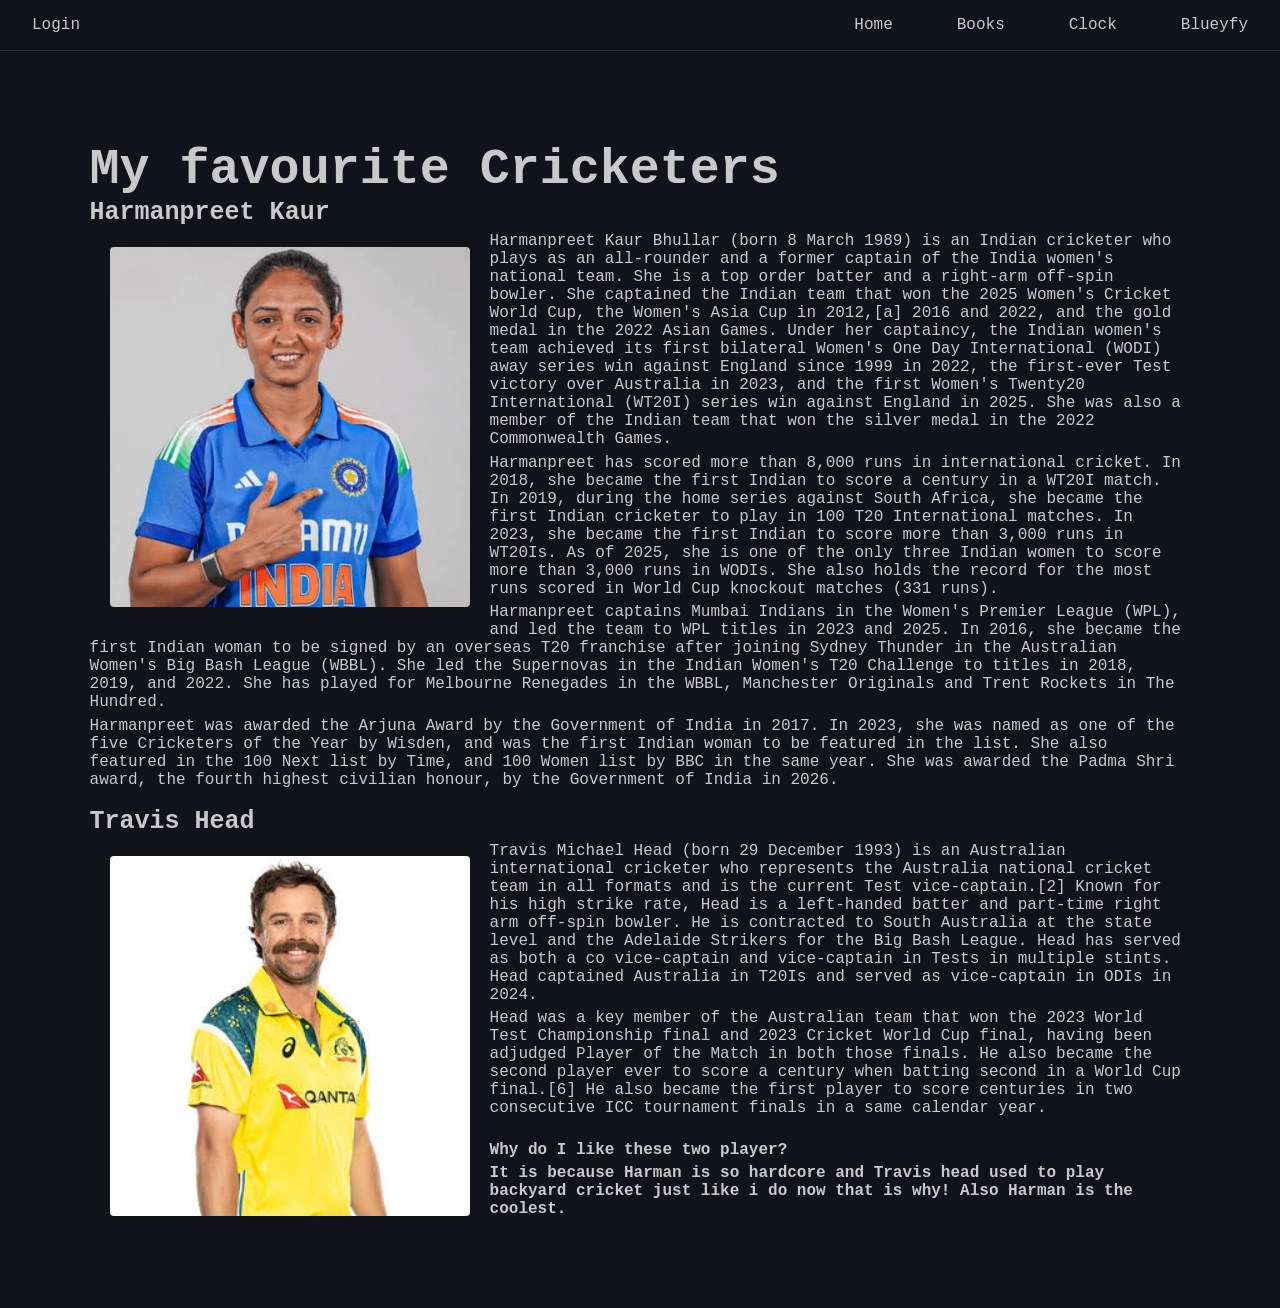
==== Art.html @ 73fb26da "Yes" ====
<!DOCTYPE html>
<html lang="en">
<head>
    <meta charset="UTF-8">
    <meta name="viewport" content="width=device-width, initial-scale=1.0">
    <title>Home</title>
    <link rel="stylesheet" href="style.css">
    <style type="text/css">
        #harmanpreetkaur{
            float:left;
            padding:20px;
            width:400px;
            height:auto;
            border-radius: 24px;
        }
        #travishead{
            float:left;
            padding:20px;
            width:400px;
            height:auto;
            border-radius:24px;
        }
        h1{
            font-size: 50px;
        }
        h2{
            font-size:25px;
        }
        #why{
            font-weight:bolder;
        }
        #whywhy{
            font-weight:bold;
        }
    </style>
</head>
<body>
    <nav>
        <ul>
            <li class="home-li"><a href="index.html">Login</a></li>
            <li><a href="Art.html">Home</a></li>
            <li><a href="Books.html">Books</a></li>
            <li><a href="clock.html">Clock</a></li>
            <li><a href="Japanese.html">Blueyfy</a></li>
        </ul>
    </nav>
    <main>
        <h1>My favourite Cricketers</h1>
        <h2>Harmanpreet Kaur</h2><img src="images.jpg" id="harmanpreetkaur">
        <p>Harmanpreet Kaur Bhullar (born 8 March 1989) is an Indian cricketer who plays as an all-rounder and a former captain of the India women's national team. She is a top order batter and a right-arm off-spin bowler. She captained the Indian team that won the 2025 Women's Cricket World Cup, the Women's Asia Cup in 2012,[a] 2016 and 2022, and the gold medal in the 2022 Asian Games. Under her captaincy, the Indian women's team achieved its first bilateral Women's One Day International (WODI) away series win against England since 1999 in 2022, the first-ever Test victory over Australia in 2023, and the first Women's Twenty20 International (WT20I) series win against England in 2025. She was also a member of the Indian team that won the silver medal in the 2022 Commonwealth Games.</p>
        <p>Harmanpreet has scored more than 8,000 runs in international cricket. In 2018, she became the first Indian to score a century in a WT20I match. In 2019, during the home series against South Africa, she became the first Indian cricketer to play in 100 T20 International matches. In 2023, she became the first Indian to score more than 3,000 runs in WT20Is. As of 2025, she is one of the only three Indian women to score more than 3,000 runs in WODIs. She also holds the record for the most runs scored in World Cup knockout matches (331 runs).</p>
        <p>Harmanpreet captains Mumbai Indians in the Women's Premier League (WPL), and led the team to WPL titles in 2023 and 2025. In 2016, she became the first Indian woman to be signed by an overseas T20 franchise after joining Sydney Thunder in the Australian Women's Big Bash League (WBBL). She led the Supernovas in the Indian Women's T20 Challenge to titles in 2018, 2019, and 2022. She has played for Melbourne Renegades in the WBBL, Manchester Originals and Trent Rockets in The Hundred.</p>
        <p> Harmanpreet was awarded the Arjuna Award by the Government of India in 2017. In 2023, she was named as one of the five Cricketers of the Year by Wisden, and was the first Indian woman to be featured in the list. She also featured in the 100 Next list by Time, and 100 Women list by BBC in the same year. She was awarded the Padma Shri award, the fourth highest civilian honour, by the Government of India in 2026.</p>
        <br>
        <h2>Travis Head</h2><img src="images (1).jpg" id="travishead">
        <p>Travis Michael Head (born 29 December 1993) is an Australian international cricketer who represents the Australia national cricket team in all formats and is the current Test vice-captain.[2] Known for his high strike rate, Head is a left-handed batter and part-time right arm off-spin bowler. He is contracted to South Australia at the state level and the Adelaide Strikers for the Big Bash League. Head has served as both a co vice-captain and vice-captain in Tests in multiple stints. Head captained Australia in T20Is and served as vice-captain in ODIs in 2024.</p>
        <p>Head was a key member of the Australian team that won the 2023 World Test Championship final and 2023 Cricket World Cup final, having been adjudged Player of the Match in both those finals. He also became the second player ever to score a century when batting second in a World Cup final.[6] He also became the first player to score centuries in two consecutive ICC tournament finals in a same calendar year.</p>
        <br>
        <p id="whywhy">Why do I like these two player?</p>
        <p id="why">It is because Harman is so hardcore and Travis head used to play backyard cricket just like i do now that is why! Also Harman is the coolest.</p>
    </main>
</body>
</html>
---- style.css ----
:root{
    --primary-color:#11121a;
    --hover-color:#272832;
    --accent-color:#0071FF;
    --text-color:#c9c9c9;
}
*{
    margin:0;
    padding:0;
    box-sizing: border-box;
}
html{
    font-family:'Courier New', Courier, monospace;
    color: var(--text-color);
}
body{
    min-height:100vh;
    min-height:100dvh;
    background-color:var(--primary-color);
}
main{
    padding:min(53em,7%);
}
main p{
    margin-top: .35em;
}
nav{
    background-color: var(--primary-color);
    border-bottom: 1px solid var(--hover-color);
}
nav ul{
    list-style: none;
    display:flex;
}
nav .home-li{
    margin-right:auto;
}
nav a{
    display: flex;
    text-decoration:none;
    color:var(--text-color);
    padding:1em 2em;
    transition: background-color 150ms ease;
}
nav a:hover{
    background-color: var(--hover-color);
}
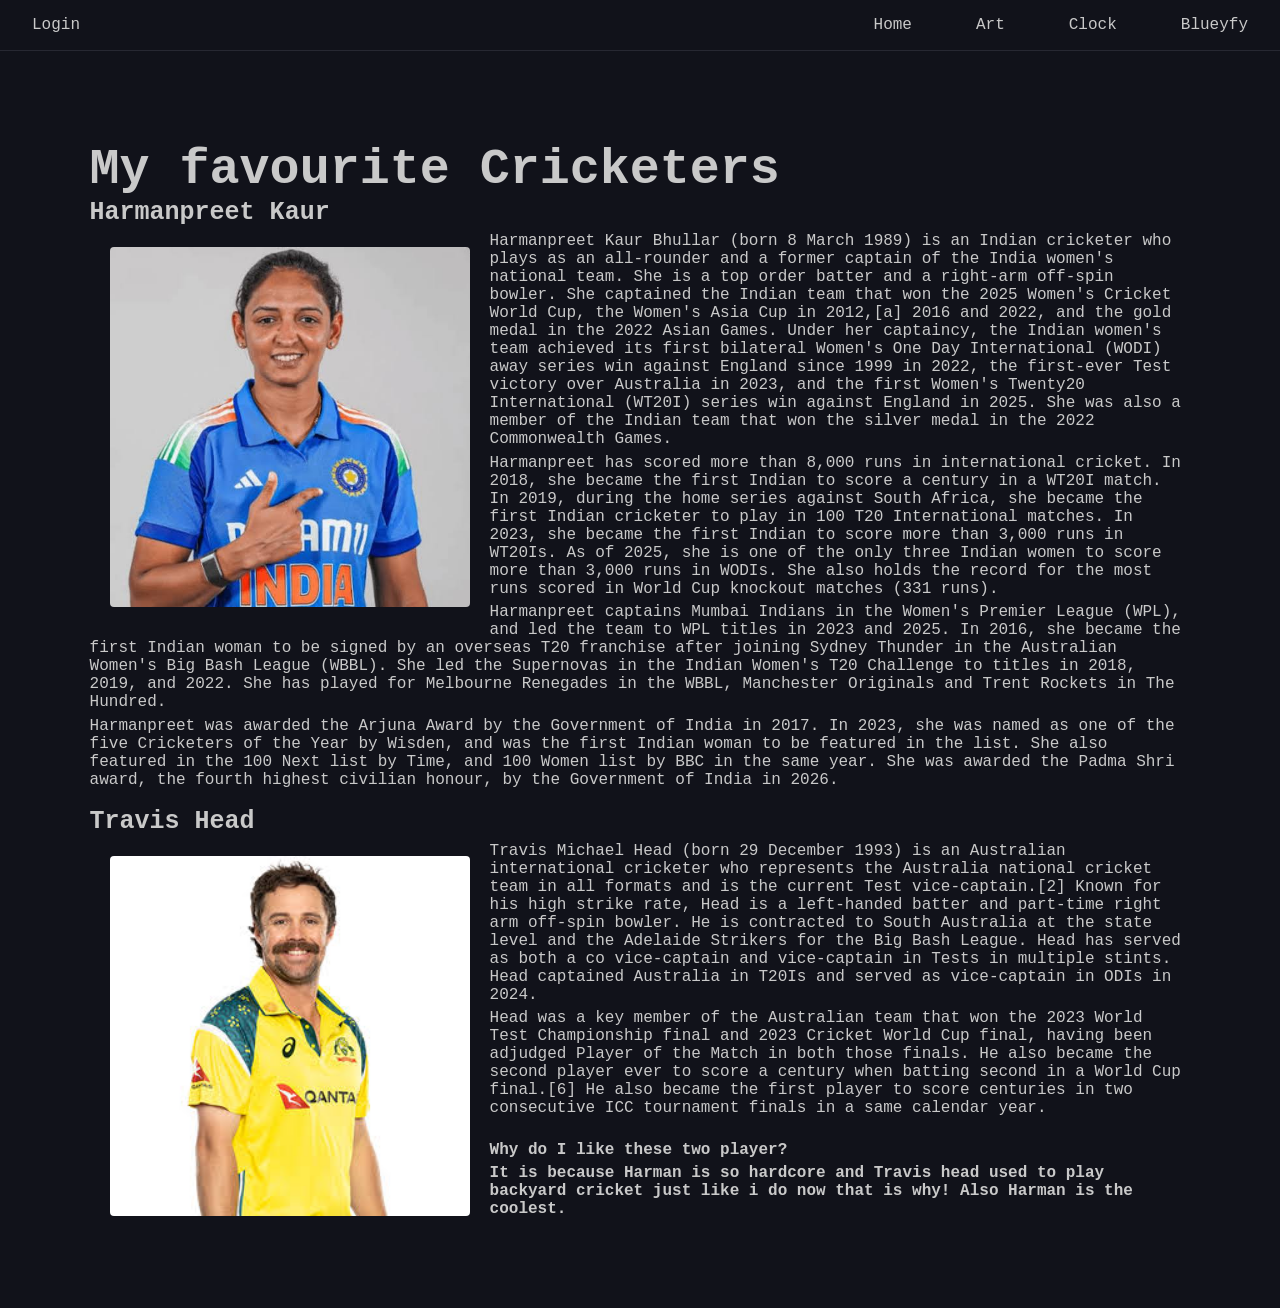
==== commit f7779681: "Fix HTML formatting and update player information" ====
--- a/Art.html
+++ b/Art.html
@@ -39,7 +39,7 @@
         <ul>
             <li class="home-li"><a href="index.html">Login</a></li>
             <li><a href="Art.html">Home</a></li>
-            <li><a href="Books.html">Books</a></li>
+            <li><a href="flexbox.html">Art</a></li>
             <li><a href="clock.html">Clock</a></li>
             <li><a href="Japanese.html">Blueyfy</a></li>
         </ul>
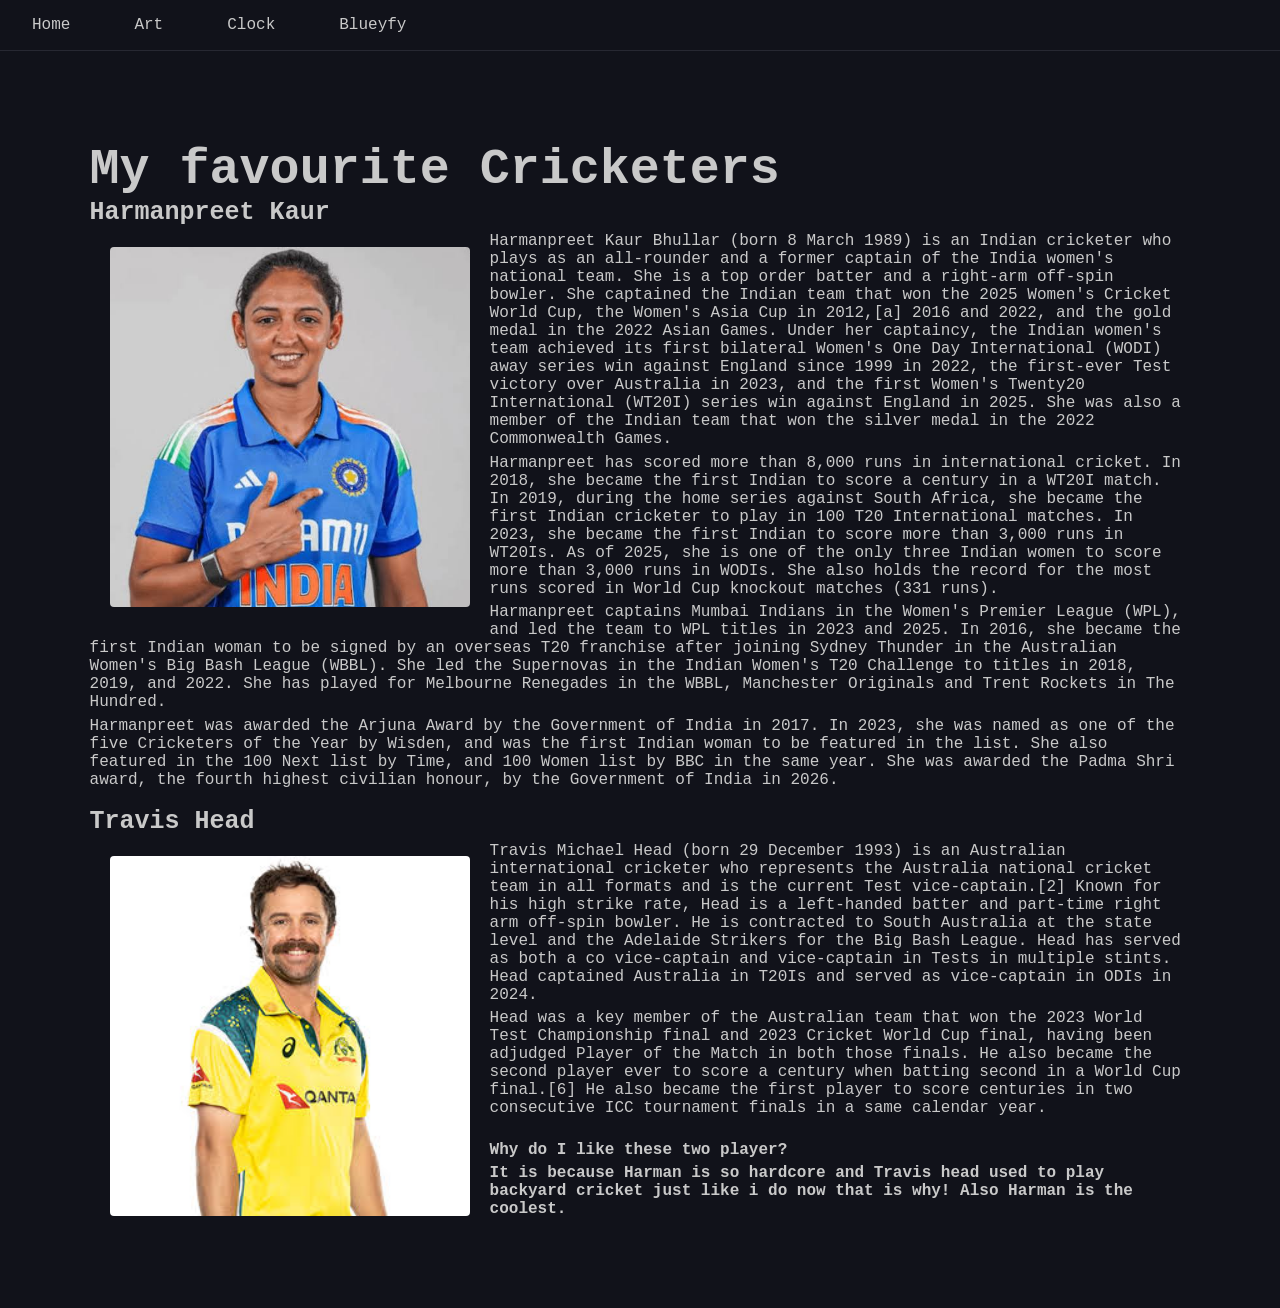
==== commit f75fd6b5: "Fix HTML formatting and improve content structure" ====
--- a/Art.html
+++ b/Art.html
@@ -37,7 +37,6 @@
 <body>
     <nav>
         <ul>
-            <li class="home-li"><a href="index.html">Login</a></li>
             <li><a href="Art.html">Home</a></li>
             <li><a href="flexbox.html">Art</a></li>
             <li><a href="clock.html">Clock</a></li>
